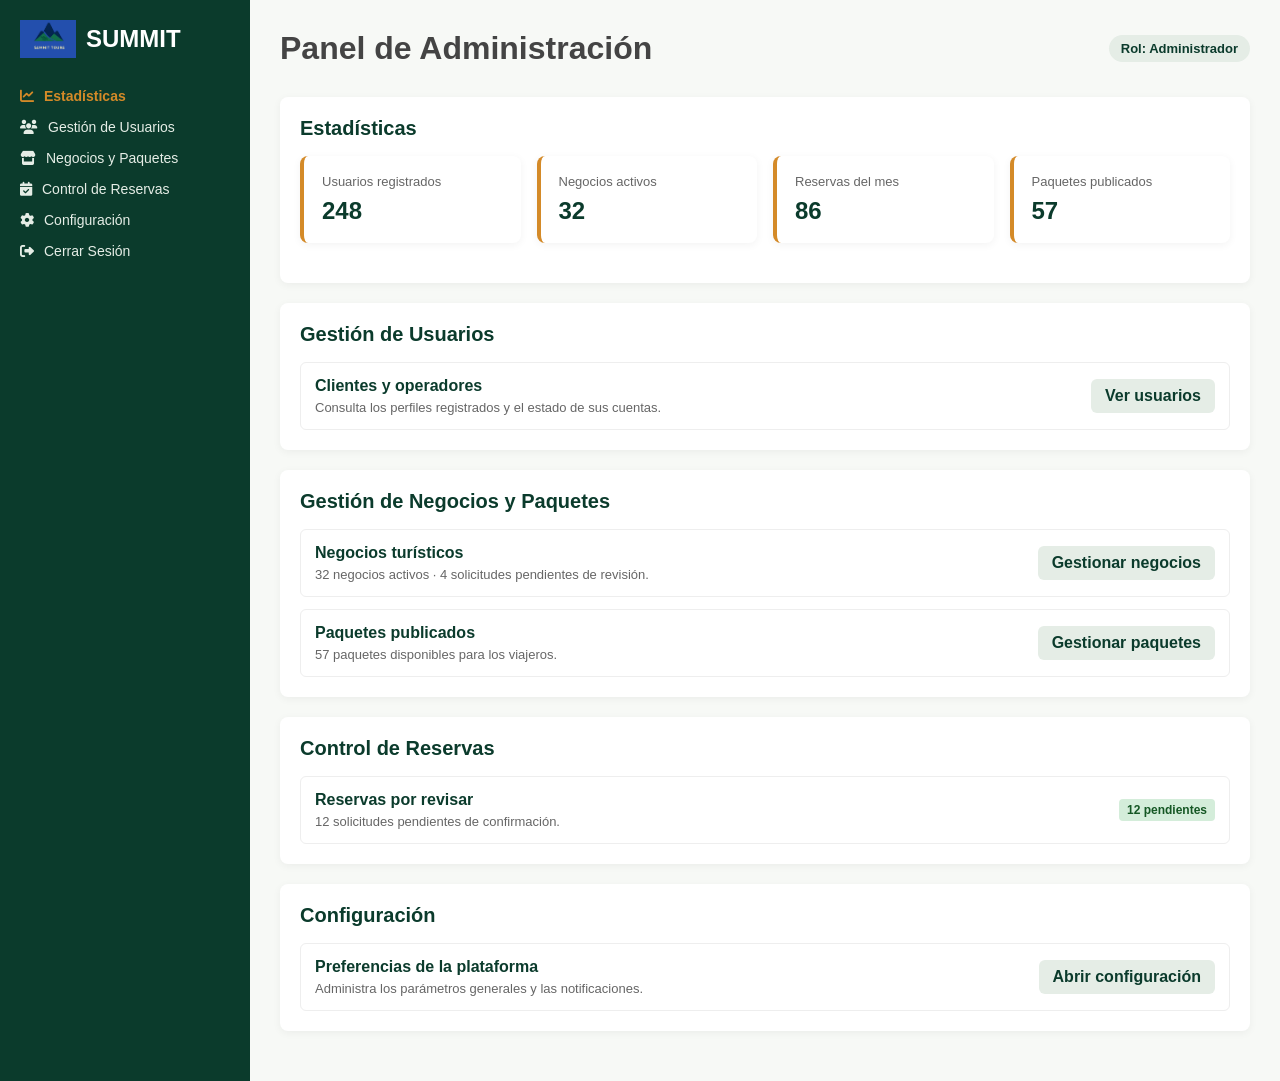
==== dashboard-admin.html @ eace32b7 "Segunda Version 4/10/26 10:10, posible finalizacion del proceso por el dia de hoy, agrege banner, ca" ====
<!DOCTYPE html>
<html lang="es">
<head>
  <meta charset="UTF-8">
  <meta name="viewport" content="width=device-width, initial-scale=1.0">
  <title>Summit - Panel de Administración</title>
  <link rel="stylesheet" href="css/style.css">
  <link rel="stylesheet" href="https://cdnjs.cloudflare.com/ajax/libs/font-awesome/6.4.0/css/all.min.css">
</head>
<body>
  <div class="dashboard-layout">
    <aside class="sidebar">
      <div class="sidebar-logo">
        <a class="sidebar-brand" href="index.html">
          <img src="images/logoSUMMIT.PNG" alt="Logo SUMMIT" class="header-logo-img">
          <span>SUMMIT</span>
        </a>
      </div>
      <ul class="sidebar-menu">
        <li class="active"><a href="#estadisticas"><i class="fa-solid fa-chart-line"></i> Estadísticas</a></li>
        <li><a href="#usuarios"><i class="fa-solid fa-users"></i> Gestión de Usuarios</a></li>
        <li><a href="#negocios"><i class="fa-solid fa-store"></i> Negocios y Paquetes</a></li>
        <li><a href="#reservas"><i class="fa-solid fa-calendar-check"></i> Control de Reservas</a></li>
        <li><a href="#configuracion"><i class="fa-solid fa-gear"></i> Configuración</a></li>
        <li><a href="index.html"><i class="fa-solid fa-right-from-bracket"></i> Cerrar Sesión</a></li>
      </ul>
    </aside>

    <main class="dashboard-main">
      <header class="dashboard-header">
        <h1>Panel de Administración</h1>
        <span class="user-role-badge">Rol: Administrador</span>
      </header>

      <section class="dashboard-section" id="estadisticas">
        <h2>Estadísticas</h2>
        <div class="dashboard-grid">
          <article class="dashboard-stat">
            <span>Usuarios registrados</span>
            <strong>248</strong>
          </article>
          <article class="dashboard-stat">
            <span>Negocios activos</span>
            <strong>32</strong>
          </article>
          <article class="dashboard-stat">
            <span>Reservas del mes</span>
            <strong>86</strong>
          </article>
          <article class="dashboard-stat">
            <span>Paquetes publicados</span>
            <strong>57</strong>
          </article>
        </div>
      </section>

      <section class="dashboard-section" id="usuarios">
        <h2>Gestión de Usuarios</h2>
        <div class="dashboard-list">
          <article class="dashboard-item">
            <div>
              <h3>Clientes y operadores</h3>
              <p>Consulta los perfiles registrados y el estado de sus cuentas.</p>
            </div>
            <a class="btn2 btn-secondary" href="#usuarios">Ver usuarios</a>
          </article>
        </div>
      </section>

      <section class="dashboard-section" id="negocios">
        <h2>Gestión de Negocios y Paquetes</h2>
        <div class="dashboard-list">
          <article class="dashboard-item">
            <div>
              <h3>Negocios turísticos</h3>
              <p>32 negocios activos · 4 solicitudes pendientes de revisión.</p>
            </div>
            <a class="btn2 btn-secondary" href="#negocios">Gestionar negocios</a>
          </article>
          <article class="dashboard-item">
            <div>
              <h3>Paquetes publicados</h3>
              <p>57 paquetes disponibles para los viajeros.</p>
            </div>
            <a class="btn2 btn-secondary" href="#negocios">Gestionar paquetes</a>
          </article>
        </div>
      </section>

      <section class="dashboard-section" id="reservas">
        <h2>Control de Reservas</h2>
        <div class="dashboard-list">
          <article class="dashboard-item">
            <div>
              <h3>Reservas por revisar</h3>
              <p>12 solicitudes pendientes de confirmación.</p>
            </div>
            <span class="status-badge status-confirmed">12 pendientes</span>
          </article>
        </div>
      </section>

      <section class="dashboard-section" id="configuracion">
        <h2>Configuración</h2>
        <div class="dashboard-list">
          <article class="dashboard-item">
            <div>
              <h3>Preferencias de la plataforma</h3>
              <p>Administra los parámetros generales y las notificaciones.</p>
            </div>
            <a class="btn2 btn-secondary" href="#configuracion">Abrir configuración</a>
          </article>
        </div>
      </section>
    </main>
  </div>
</body>
</html>
---- css/style.css ----
/* Reseteo básico y tipografía */
* {
  margin: 0;
  padding: 0;
  box-sizing: border-box;
  font-family: Arial, Helvetica, sans-serif;
}

body {
  background-color: #f7f9f6;
  color: #444444;
}

/* Variables de color */
:root {
  --primary-color: #0b3b2c;
  --secondary-color: #d48a28;
  --bg-light: #e5ede6;
  --bg-white: #ffffff;
  --text-dark: #0b3b2c;
  --text-muted: #666666;
  --badge-blue: #1a62af;
}

/* ==========================================
   ESTILOS PARA HERO BANNER - SUMMIT
   ========================================== */

.hero-banner {
  position: relative;
  width: 100%;
  min-height: 85vh; /* Ocupa el 85% de la altura de la pantalla */
  display: flex;
  align-items: center;
  justify-content: center;
  /* Imagen de fondo de aventura/naturaleza con respaldo de color */
  background: url('https://images.unsplash.com/photo-1464822759023-fed622ff2c3b?auto=format&fit=crop&w=1920&q=80') no-repeat center center/cover;
  text-align: center;
  color: #ffffff;
  padding: 0 20px;
  box-sizing: border-box;
}

/* Oscurecimiento para mejorar la lectura del texto */
.hero-overlay {
  position: absolute;
  top: 0;
  left: 0;
  width: 100%;
  height: 100%;
  background: rgba(0, 0, 0, 0.55);
  z-index: 1;
}

/* Contenido sobrepuesto */
.hero-content {
  position: relative;
  z-index: 2;
  max-width: 800px;
  animation: fadeInUp 1s ease-out;
}

.hero-title {
  font-size: 2.8rem;
  font-weight: 700;
  margin-bottom: 20px;
  line-height: 1.2;
  text-shadow: 2px 2px 4px rgba(0, 0, 0, 0.6);
}

.hero-subtitle {
  font-size: 1.25rem;
  margin-bottom: 30px;
  font-weight: 300;
  line-height: 1.5;
  color: #f0f0f0;
}

/* Botones de Acción */
.hero-buttons {
  display: flex;
  gap: 15px;
  justify-content: center;
  flex-wrap: wrap;
}

.btn1,
.btn2 {
  padding: 12px 28px;
  font-size: 1rem;
  font-weight: 600;
  border-radius: 6px;
  text-decoration: none;
  transition: all 0.3s ease;
  display: inline-block;
}

.btn1.btn-primary {
  background-color: #2e7d32; /* Verde agroturismo/naturaleza */
  color: #ffffff;
  border: 2px solid #2e7d32;
}

.btn1.btn-primary:hover {
  background-color: #1b5e20;
  border-color: #1b5e20;
  transform: translateY(-2px);
}

.btn1.btn-secondary {
  background-color: transparent;
  color: #ffffff;
  border: 2px solid #ffffff;
}

.btn1.btn-secondary:hover {
  background-color: #ffffff;
  color: #1b5e20;
  transform: translateY(-2px);
}

/* Animación de entrada suave */
@keyframes fadeInUp {
  from {
    opacity: 0;
    transform: translateY(30px);
  }
  to {
    opacity: 1;
    transform: translateY(0);
  }
}

/* Ajuste Adaptable para Pantallas Móviles */
@media (max-width: 768px) {
  .hero-banner {
    min-height: 70vh;
  }
  
  .hero-title {
    font-size: 2rem;
  }
  
  .hero-subtitle {
    font-size: 1rem;
  }
  
  .hero-buttons {
    flex-direction: column;
    align-items: center;
  }

  .hero-buttons .btn1 {
    width: 80%;
  }
}

/* Header & Navegación */
.main-header {
  background-color: var(--bg-white);
  min-height: 80px;
  display: flex;
  align-items: center;
  justify-content: space-between;
  gap: 20px;
  padding: 15px 50px;
  position: sticky;
  top: 0;
  z-index: 100;
  box-shadow: 0 2px 10px rgba(0, 0, 0, 0.04);
}

.buttons .button {
  display:flex;
  align-items:center;
  height: 100%;
  color: #fff;
  padding: 5px 10px;
  background: linear-gradient(90deg, #0b3b2c, #198d1f);
  border-radius: 30px;
  font-size: 17px;
  font-weight: 400;
  text-decoration: none;
}

.logo {
  display: flex;
  align-items: center;
  gap: 10px;
  flex-shrink: 0;
}

.header-logo-img {
  width: auto;
  max-width: 56px;
  max-height: 40px;
  object-fit: contain;
  flex-shrink: 0;
}

.logo-text {
  display: flex;
  flex-direction: column;
}

.logo-title {
  font-size: 20px;
  font-weight: bold;
  color: var(--primary-color);
  line-height: 1;
}

.logo-subtitle {
  font-size: 11px;
  font-weight: bold;
  color: var(--primary-color);
  letter-spacing: 1px;
}

.main-nav {
  flex: 1;
  display: flex;
  justify-content: center;
}

.main-nav ul {
  display: flex;
  align-items: center;
  justify-content: center;
  list-style: none;
  gap: 20px;
  flex-wrap: wrap;
}

.main-nav a {
  text-decoration: none;
  color: #444444;
  font-size: 14px;
  font-weight: bold;
  transition: color 0.2s ease;
}

.main-nav a:hover,
.main-nav a:focus {
  color: var(--primary-color);
}

.main-nav a.active {
  color: var(--primary-color);
  background: var(--secondary-color);
  font-weight: bold;
}

.header-action {
  display: flex;
  align-items: center;
  justify-content: center;
  flex-shrink: 0;
}

/* Botones genéricos */
.btn3 {
  text-decoration: none;
  display: inline-block;
  font-weight: bold;
  border-radius: 6px;
  font-size: 12px;
  text-align: center;
}

.btn2.btn-primary,
.btn3.btn-primary {
  background-color: var(--primary-color);
  color: #ffffff;
  padding: 12px 18px;
  transition: opacity 0.2s ease, transform 0.2s ease;
}

.btn2.btn-primary:hover,
.btn2.btn-primary:focus,
.btn3.btn-primary:hover,
.btn3.btn-primary:focus {
  opacity: 0.95;
  transform: translateY(-1px);
}

.btn2.btn-rounded {
  border-radius: 25px;
  padding: 14px 28px;
  font-size: 13px;
}

.btn2.btn-secondary {
  background-color: var(--bg-light);
  color: var(--primary-color);
  padding: 8px 14px;
  border-radius: 6px;
}

/* Hero Section */
.hero-section {
  padding: 40px 50px 0 50px;
}

.hero-container {
  display: flex;
  align-items: flex-start;
  gap: 40px;
}

.hero-text {
  flex: 1;
}

.hero-text h1 {
  font-size: 48px;
  color: var(--primary-color);
  line-height: 1.1;
  margin: 20px 0;
}

.hero-text h1 .highlight {
  color: var(--secondary-color);
}

.hero-text p {
  font-size: 18px;
  color: var(--text-muted);
  margin-bottom: 30px;
}

.hero-image {
  flex: 1;
  height: 300px;
  background-color: #2b5d44;
  border-radius: 15px;
  overflow: hidden;
}

.hero-image img {
  width: 100%;
  height: 100%;
  object-fit: cover;
  display: block;
}

/* Badges */
.badge {
  display: inline-block;
  padding: 5px 12px;
  border-radius: 15px;
  font-size: 11px;
  font-weight: bold;
  color: #ffffff;
}

.badge-light {
  background-color: var(--bg-light);
  color: var(--primary-color);
  border-radius: 20px;
  padding: 6px 12px;
  font-size: 12px;
}

.badge-nature { background-color: var(--primary-color); }
.badge-adventure { background-color: var(--secondary-color); }
.badge-heritage { background-color: var(--badge-blue); }

/* Buscador */
.search-section {
  padding: 48px 50px 20px;
  background: linear-gradient(180deg, var(--bg-light), #f7f9f6);
}

.search-heading {
  max-width: 700px;
  margin: 0 auto 22px;
  text-align: center;
}

.search-eyebrow {
  display: inline-block;
  margin-bottom: 8px;
  color: #9a6417;
  font-size: 11px;
  font-weight: bold;
  letter-spacing: 1.5px;
}

.search-heading h2 {
  margin-bottom: 8px;
  color: var(--primary-color);
  font-size: 28px;
}

.search-heading p {
  color: var(--text-muted);
  font-size: 15px;
}

.search-bar {
  max-width: 1000px;
  margin: 0 auto;
  background-color: var(--bg-white);
  display: flex;
  align-items: center;
  border: 1px solid rgba(11, 59, 44, 0.08);
  border-radius: 14px;
  box-shadow: 0 12px 30px rgba(11, 59, 44, 0.1);
  padding: 14px 18px;
}

.search-item {
  flex: 1;
  min-width: 0;
  padding: 8px 20px;
  display: flex;
  flex-direction: column;
}

.search-item + .search-item {
  border-left: 1px solid #e5ede6;
}

.search-label {
  margin-bottom: 8px;
  color: var(--primary-color);
  font-size: 13px;
  font-weight: bold;
}

.search-input {
  width: 100%;
  min-height: 42px;
  padding: 9px 12px;
  border: 1px solid #dce5dd;
  border-radius: 7px;
  background-color: #f9fbf9;
  color: var(--text-dark);
  font-size: 14px;
  transition: border-color 0.2s ease, box-shadow 0.2s ease;
}

.search-input::placeholder {
  color: #888888;
}

.search-input:focus {
  outline: none;
  border-color: var(--secondary-color);
  box-shadow: 0 0 0 3px rgba(212, 138, 40, 0.16);
}

.search-button-wrapper {
  padding-left: 10px;
}

@media (max-width: 700px) {
  .search-section {
    padding: 36px 20px 16px;
  }

  .search-heading h2 {
    font-size: 24px;
  }

  .search-bar {
    flex-direction: column;
    align-items: stretch;
    padding: 10px 16px;
  }

  .search-item {
    padding: 12px 4px;
  }

  .search-item + .search-item {
    border-left: 0;
    border-top: 1px solid #e5ede6;
  }
}

@media (max-width: 980px) {
  .main-header {
    flex-wrap: wrap;
    justify-content: center;
    padding: 20px 30px;
  }

  .main-nav {
    width: 100%;
  }

  .header-action {
    width: 100%;
  }
}

@media (max-width: 560px) {
  .main-header {
    padding: 18px 20px;
  }

  .logo {
    justify-content: center;
    width: 100%;
  }

  .main-nav ul {
    gap: 10px 14px;
  }

  .main-nav a {
    font-size: 12px;
  }
}

/* Destinos Destacados */
.destinations-section {
  padding: 40px 50px;
}

.section-title {
  text-align: center;
  font-size: 28px;
  color: var(--primary-color);
  margin-bottom: 30px;
}

.cards-grid {
  display: flex;
  gap: 20px;
}

.card {
  flex: 1;
  background-color: var(--bg-white);
  border-radius: 12px;
}

.card-media {
  position: relative;
  border-radius: 12px 12px 0 0;
}

.card-image img {
  width: 100%;
  height: 180px;
  object-fit: cover;
  display: block;
}

.card-slider {
  display: flex;
  width: 100%;
  height: 200px;
  overflow-x: auto;
  scroll-snap-type: x mandatory;
  scroll-behavior: smooth;
  scrollbar-width: none;
  -ms-overflow-style: none;
  border-radius: 12px 12px 0 0;
}

.card-slider::-webkit-scrollbar {
  display: none;
}

.card-slider img {
  flex: 0 0 100%;
  width: 100%;
  height: 200px;
  object-fit: cover;
  scroll-snap-align: start;
}

.slider-btn {
  position: absolute;
  top: 50%;
  z-index: 1;
  display: grid;
  width: 32px;
  height: 32px;
  place-items: center;
  padding: 0;
  border: 0;
  border-radius: 50%;
  background-color: rgba(11, 59, 44, 0.82);
  color: #ffffff;
  font-size: 24px;
  line-height: 1;
  cursor: pointer;
  transform: translateY(-50%);
  transition: background-color 0.2s ease, opacity 0.2s ease;
}

.slider-btn:hover,
.slider-btn:focus-visible {
  background-color: var(--secondary-color);
  outline: 2px solid #ffffff;
  outline-offset: 2px;
}

.slider-btn:disabled {
  opacity: 0.45;
  cursor: default;
}

.slider-btn.prev {
  left: 10px;
}

.slider-btn.next {
  right: 10px;
}

.card-body {
  padding: 20px;
}

.card-body h3 {
  font-size: 20px;
  color: var(--primary-color);
  margin: 15px 0 10px 0;
}

.card-body p {
  font-size: 14px;
  color: var(--text-muted);
  margin-bottom: 20px;
}

/* Footer */
.main-footer {
  background-color: var(--primary-color);
  color: #ffffff;
  padding: 30px 50px 20px 50px;
}

.footer-content {
  display: flex;
  justify-content: space-between;
  gap: 20px;
  margin-bottom: 20px;
}

.footer-content h3 {
  margin-bottom: 10px;
  font-size: 16px;
}

.footer-content p {
  font-size: 14px;
  margin-bottom: 5px;
}

.footer-content i {
  margin-right: 8px;
}

.footer-divider {
  border: 0;
  border-top: 1px solid rgba(255, 255, 255, 0.2);
  margin: 20px 0;
}

.footer-copyright {
  text-align: center;
  font-size: 12px;
}

/* Estilos para Formularios de Autenticación */
.auth-body {
  background-color: var(--primary-color);
  display: flex;
  justify-content: center;
  align-items: center;
  min-height: 100vh;
  padding: 20px;
}

.auth-card {
  background-color: #ffffff;
  padding: 40px;
  border-radius: 12px;
  width: 100%;
  max-width: 420px;
  box-shadow: 0 8px 24px rgba(0,0,0,0.2);
  text-align: center;
}

.auth-card h2 {
  color: var(--primary-color);
  margin-bottom: 5px;
}

.auth-logo {
  justify-content: center;
  margin: 0 auto 20px;
}

.auth-card h3 {
  color: var(--text-dark);
  margin-bottom: 20px;
}

.auth-desc {
  font-size: 13px;
  color: var(--text-muted);
  margin-bottom: 20px;
}

.form-group {
  text-align: left;
  margin-bottom: 15px;
}

.form-group label {
  display: block;
  font-size: 13px;
  font-weight: bold;
  margin-bottom: 5px;
  color: var(--text-dark);
}

.form-group input,
.form-group select {
  width: 100%;
  padding: 10px 12px;
  border: 1px solid #cccccc;
  border-radius: 6px;
  font-size: 14px;
  background-color: #ffffff;
}

.form-group input:focus,
.form-group select:focus {
  outline: none;
  border-color: var(--primary-color);
}

.error-msg {
  color: #d9534f;
  font-size: 12px;
  display: block;
  margin-top: 3px;
}

.btn3.btn-full {
  width: 100%;
  padding: 12px;
  margin-top: 10px;
  cursor: pointer;
  border: none;
}

.auth-links {
  text-align: right;
  margin-bottom: 15px;
}

.auth-links a, .auth-footer a {
  color: var(--primary-color);
  font-size: 13px;
  text-decoration: none;
  font-weight: bold;
}

.auth-footer {
  margin-top: 20px;
  font-size: 13px;
  color: var(--text-muted);
}

/* Dashboard Layout */
.dashboard-layout {
  display: flex;
  min-height: 100vh;
}

.sidebar {
  width: 250px;
  background-color: var(--primary-color);
  color: #ffffff;
  padding: 20px;
}

.sidebar-logo h2 {
  color: #ffffff;
  margin-bottom: 30px;
}

.sidebar-brand {
  display: flex;
  align-items: center;
  gap: 10px;
  color: #ffffff;
  text-decoration: none;
  font-size: 24px;
  font-weight: bold;
  margin-bottom: 30px;
}

.sidebar-menu {
  list-style: none;
}

.sidebar-menu li {
  margin-bottom: 15px;
}

.sidebar-menu a {
  color: #e5ede6;
  text-decoration: none;
  display: flex;
  align-items: center;
  gap: 10px;
  font-size: 14px;
}

.sidebar-menu li.active a, .sidebar-menu a:hover {
  color: var(--secondary-color);
  font-weight: bold;
}

.dashboard-main {
  flex: 1;
  background-color: #f7f9f6;
  padding: 30px;
}

.dashboard-header {
  display: flex;
  justify-content: space-between;
  align-items: center;
  margin-bottom: 30px;
}

.user-role-badge {
  background-color: var(--bg-light);
  color: var(--primary-color);
  padding: 6px 12px;
  border-radius: 15px;
  font-size: 13px;
  font-weight: bold;
}

.profile-card, .reservations-section {
  background-color: #ffffff;
  padding: 20px;
  border-radius: 8px;
  margin-bottom: 20px;
  box-shadow: 0 2px 8px rgba(0,0,0,0.05);
}

.profile-info p {
  margin: 10px 0;
  font-size: 14px;
}

.reservation-card {
  border: 1px solid #eeeeee;
  padding: 15px;
  border-radius: 6px;
  margin-top: 10px;
}

.status-badge {
  display: inline-block;
  padding: 4px 8px;
  border-radius: 4px;
  font-size: 12px;
  font-weight: bold;
}

.status-confirmed {
  background-color: #d4edda;
  color: #155724;
}

.registerFieldset {
  border: 1px solid #cccccc;
  padding: 15px;
  border-radius: 6px;
  margin-bottom: 20px;
}

.input-error {
  border-color: #d9534f !important;
}

.dashboard-section {
  background-color: #ffffff;
  padding: 20px;
  border-radius: 8px;
  margin-bottom: 20px;
  box-shadow: 0 2px 8px rgba(0,0,0,0.05);
}

.dashboard-section h2 {
  color: var(--primary-color);
  font-size: 20px;
  margin-bottom: 16px;
}

.dashboard-grid {
  display: grid;
  grid-template-columns: repeat(auto-fit, minmax(180px, 1fr));
  gap: 16px;
  margin-bottom: 20px;
}

.dashboard-stat {
  background-color: var(--bg-white);
  border-left: 4px solid var(--secondary-color);
  border-radius: 8px;
  padding: 18px;
  box-shadow: 0 2px 8px rgba(0,0,0,0.05);
}

.dashboard-stat span {
  display: block;
  color: var(--text-muted);
  font-size: 13px;
  margin-bottom: 8px;
}

.dashboard-stat strong {
  color: var(--primary-color);
  font-size: 24px;
}

.dashboard-list {
  display: grid;
  gap: 12px;
}

.dashboard-item {
  display: flex;
  justify-content: space-between;
  align-items: center;
  gap: 16px;
  border: 1px solid #eeeeee;
  border-radius: 6px;
  padding: 14px;
}

.dashboard-item h3 {
  color: var(--primary-color);
  font-size: 16px;
  margin-bottom: 5px;
}

.dashboard-item p {
  color: var(--text-muted);
  font-size: 13px;
}

.dashboard-main .btn2 {
  white-space: nowrap;
}

@media (max-width: 700px) {
  .dashboard-layout {
    display: block;
  }

  .sidebar {
    width: 100%;
  }

  .sidebar-logo h2 {
    margin-bottom: 18px;
  }

  .sidebar-menu {
    display: flex;
    flex-wrap: wrap;
    gap: 12px 18px;
  }

  .sidebar-menu li {
    margin-bottom: 0;
  }

  .dashboard-main {
    padding: 20px;
  }

  .dashboard-header,
  .dashboard-item {
    align-items: flex-start;
    flex-direction: column;
  }
}
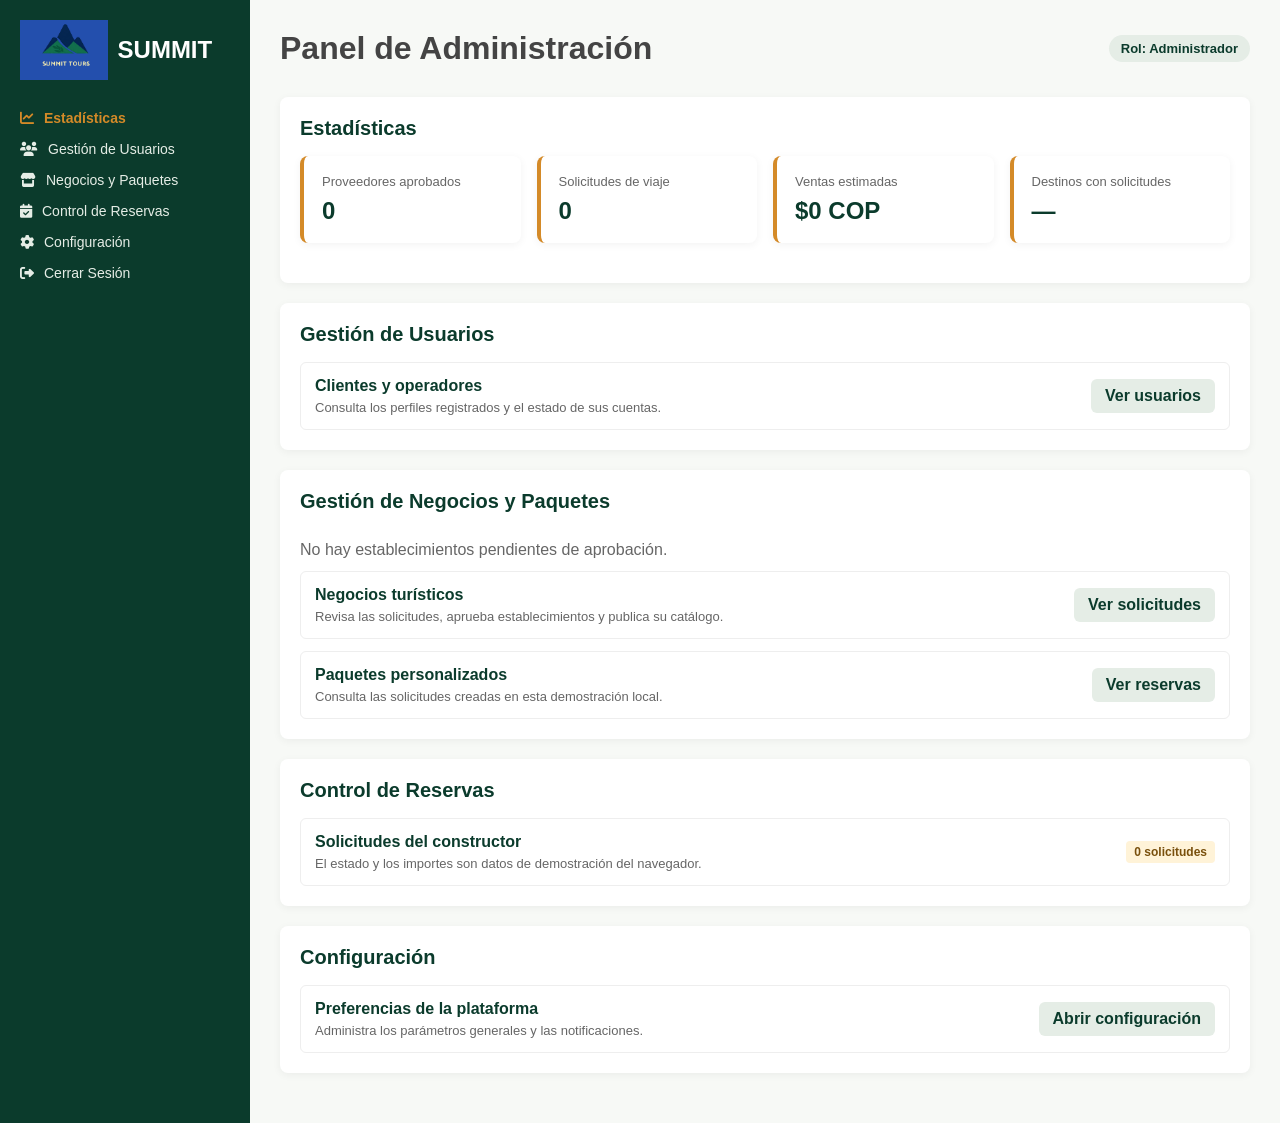
==== commit e4ebe4d3: "Cambio dia 11/11, para mejoras en formacion dia 12/11" ====
--- a/dashboard-admin.html
+++ b/dashboard-admin.html
@@ -36,20 +36,20 @@
         <h2>Estadísticas</h2>
         <div class="dashboard-grid">
           <article class="dashboard-stat">
-            <span>Usuarios registrados</span>
-            <strong>248</strong>
+            <span>Proveedores aprobados</span>
+            <strong id="approvedProviderCount">0</strong>
           </article>
           <article class="dashboard-stat">
-            <span>Negocios activos</span>
-            <strong>32</strong>
+            <span>Solicitudes de viaje</span>
+            <strong id="customPackageCount">0</strong>
           </article>
           <article class="dashboard-stat">
-            <span>Reservas del mes</span>
-            <strong>86</strong>
+            <span>Ventas estimadas</span>
+            <strong id="estimatedSales">$0 COP</strong>
           </article>
           <article class="dashboard-stat">
-            <span>Paquetes publicados</span>
-            <strong>57</strong>
+            <span>Destinos con solicitudes</span>
+            <strong id="popularDestination">—</strong>
           </article>
         </div>
       </section>
@@ -69,20 +69,21 @@
 
       <section class="dashboard-section" id="negocios">
         <h2>Gestión de Negocios y Paquetes</h2>
+        <div class="dashboard-list" id="providerApprovalList" aria-live="polite"></div>
         <div class="dashboard-list">
           <article class="dashboard-item">
             <div>
               <h3>Negocios turísticos</h3>
-              <p>32 negocios activos · 4 solicitudes pendientes de revisión.</p>
+              <p>Revisa las solicitudes, aprueba establecimientos y publica su catálogo.</p>
             </div>
-            <a class="btn2 btn-secondary" href="#negocios">Gestionar negocios</a>
+            <a class="btn2 btn-secondary" href="#negocios">Ver solicitudes</a>
           </article>
           <article class="dashboard-item">
             <div>
-              <h3>Paquetes publicados</h3>
-              <p>57 paquetes disponibles para los viajeros.</p>
+              <h3>Paquetes personalizados</h3>
+              <p>Consulta las solicitudes creadas en esta demostración local.</p>
             </div>
-            <a class="btn2 btn-secondary" href="#negocios">Gestionar paquetes</a>
+            <a class="btn2 btn-secondary" href="#reservas">Ver reservas</a>
           </article>
         </div>
       </section>
@@ -92,10 +93,10 @@
         <div class="dashboard-list">
           <article class="dashboard-item">
             <div>
-              <h3>Reservas por revisar</h3>
-              <p>12 solicitudes pendientes de confirmación.</p>
+              <h3>Solicitudes del constructor</h3>
+              <p>El estado y los importes son datos de demostración del navegador.</p>
             </div>
-            <span class="status-badge status-confirmed">12 pendientes</span>
+            <span class="status-badge status-pending" id="reservationStatus">0 solicitudes</span>
           </article>
         </div>
       </section>
@@ -114,5 +115,7 @@
       </section>
     </main>
   </div>
+  <script src="js/summit-storage.js" defer></script>
+  <script src="js/dashboard-admin.js" defer></script>
 </body>
 </html>
--- a/css/style.css
+++ b/css/style.css
@@ -171,16 +171,20 @@
 }
 
 .buttons .button {
-  display:flex;
+  display: flex;
   align-items:center;
-  height: 100%;
-  color: #fff;
-  padding: 5px 10px;
-  background: linear-gradient(90deg, #0b3b2c, #198d1f);
-  border-radius: 30px;
-  font-size: 17px;
-  font-weight: 400;
+  justify-content: center;
+  min-height: 40px;
+  color: var(--primary-color);
+  padding: 9px 13px;
+  border: 1px solid transparent;
+  border-radius: 6px;
+  background: transparent;
+  font-size: 13px;
+  font-weight: 700;
+  letter-spacing: 0.35px;
   text-decoration: none;
+  transition: color 0.2s ease, background-color 0.2s ease, border-color 0.2s ease, box-shadow 0.2s ease;
 }
 
 .logo {
@@ -192,8 +196,8 @@
 
 .header-logo-img {
   width: auto;
-  max-width: 56px;
-  max-height: 40px;
+  max-width: 200px;
+  max-height: 60px;
   object-fit: contain;
   flex-shrink: 0;
 }
@@ -228,27 +232,36 @@
   align-items: center;
   justify-content: center;
   list-style: none;
-  gap: 20px;
+  gap: 6px;
   flex-wrap: wrap;
 }
 
 .main-nav a {
   text-decoration: none;
-  color: #444444;
-  font-size: 14px;
-  font-weight: bold;
-  transition: color 0.2s ease;
+  color: var(--primary-color);
+  font-size: 13px;
+  font-weight: 700;
 }
 
 .main-nav a:hover,
 .main-nav a:focus {
   color: var(--primary-color);
+  background-color: var(--bg-light);
+  border-color: #d4e0d6;
+  outline: none;
 }
 
 .main-nav a.active {
-  color: var(--primary-color);
-  background: var(--secondary-color);
-  font-weight: bold;
+  color: var(--bg-white);
+  background: var(--primary-color);
+  border-color: var(--primary-color);
+}
+
+.main-nav a.active:hover,
+.main-nav a.active:focus {
+  color: var(--bg-white);
+  background: #164d3a;
+  border-color: #164d3a;
 }
 
 .header-action {
@@ -256,6 +269,21 @@
   align-items: center;
   justify-content: center;
   flex-shrink: 0;
+}
+
+.header-action .button {
+  color: var(--bg-white);
+  border-color: var(--primary-color);
+  background: var(--primary-color);
+}
+
+.header-action .button:hover,
+.header-action .button:focus {
+  color: var(--primary-color);
+  border-color: var(--primary-color);
+  background: var(--bg-white);
+  box-shadow: 0 3px 10px rgba(11, 59, 44, 0.12);
+  outline: none;
 }
 
 /* Botones genéricos */
@@ -404,6 +432,7 @@
   background-color: var(--bg-white);
   display: flex;
   align-items: center;
+  gap: 12px;
   border: 1px solid rgba(11, 59, 44, 0.08);
   border-radius: 14px;
   box-shadow: 0 12px 30px rgba(11, 59, 44, 0.1);
@@ -412,7 +441,7 @@
 
 .search-item {
   flex: 1;
-  min-width: 0;
+  min-width: 180px;
   padding: 8px 20px;
   display: flex;
   flex-direction: column;
@@ -441,6 +470,28 @@
   transition: border-color 0.2s ease, box-shadow 0.2s ease;
 }
 
+.search-submit {
+  min-height: 46px;
+  flex: 0 0 auto;
+  padding: 0 22px;
+  border: 1px solid var(--primary-color);
+  border-radius: 7px;
+  background: var(--primary-color);
+  color: var(--bg-white);
+  font-size: 14px;
+  font-weight: 700;
+  cursor: pointer;
+  transition: background-color 0.2s ease, border-color 0.2s ease, box-shadow 0.2s ease;
+}
+
+.search-submit:hover,
+.search-submit:focus-visible {
+  border-color: #164d3a;
+  background: #164d3a;
+  box-shadow: 0 3px 10px rgba(11, 59, 44, 0.18);
+  outline: none;
+}
+
 .search-input::placeholder {
   color: #888888;
 }
@@ -471,12 +522,616 @@
   }
 
   .search-item {
+    width: 100%;
+    min-width: 0;
     padding: 12px 4px;
   }
 
   .search-item + .search-item {
     border-left: 0;
     border-top: 1px solid #e5ede6;
+  }
+
+  .search-submit {
+    width: 100%;
+    margin: 6px 4px 4px;
+  }
+}
+
+/* Registro de cliente */
+.auth-card-wide {
+  max-width: 760px;
+}
+
+.form-grid {
+  display: grid;
+  grid-template-columns: repeat(2, minmax(0, 1fr));
+  column-gap: 18px;
+}
+
+#errorFechaNacimiento:not(:empty) {
+  margin-top: 7px;
+  padding: 8px 10px;
+  border-left: 3px solid #d9534f;
+  border-radius: 4px;
+  background: #fff1f0;
+  color: #a52822;
+  font-weight: 600;
+}
+
+/* Modal de reserva */
+.reserve-button {
+  border: 0;
+  cursor: pointer;
+  font-family: inherit;
+}
+
+.reservation-modal {
+  width: min(620px, calc(100% - 28px));
+  max-height: min(90vh, 760px);
+  margin: auto;
+  padding: 28px;
+  overflow-y: auto;
+  border: 0;
+  border-radius: 14px;
+  color: var(--text-dark);
+  background: var(--bg-white);
+  box-shadow: 0 18px 60px rgba(0, 0, 0, 0.28);
+}
+
+.reservation-modal::backdrop {
+  background: rgba(5, 26, 19, 0.72);
+  backdrop-filter: blur(3px);
+}
+
+.reservation-modal-header {
+  display: flex;
+  align-items: flex-start;
+  justify-content: space-between;
+  gap: 16px;
+  margin-bottom: 20px;
+}
+
+.reservation-modal-header h2,
+.reservation-confirmation h3 {
+  margin: 4px 0 8px;
+  color: var(--primary-color);
+}
+
+.reservation-modal-header p,
+.reservation-eyebrow,
+.reservation-notice {
+  color: var(--text-muted);
+}
+
+.reservation-eyebrow {
+  font-size: 11px;
+  font-weight: 700;
+  letter-spacing: 1px;
+}
+
+.modal-close {
+  width: 36px;
+  height: 36px;
+  flex: 0 0 auto;
+  border: 0;
+  border-radius: 50%;
+  background: var(--bg-light);
+  color: var(--primary-color);
+  cursor: pointer;
+  font-size: 25px;
+  line-height: 1;
+}
+
+.traveller-fieldset {
+  margin: 4px 0 16px;
+  padding: 16px;
+  border: 1px solid #d9e2dc;
+  border-radius: 8px;
+}
+
+.traveller-fieldset legend {
+  padding: 0 7px;
+  color: var(--primary-color);
+  font-size: 14px;
+  font-weight: 700;
+}
+
+.traveller-grid {
+  display: grid;
+  grid-template-columns: repeat(3, minmax(0, 1fr));
+  gap: 12px;
+}
+
+.traveller-grid .form-group {
+  margin-bottom: 0;
+}
+
+.reservation-total {
+  display: flex;
+  align-items: center;
+  justify-content: space-between;
+  gap: 12px;
+  margin: 16px 0;
+  padding: 15px;
+  border-radius: 8px;
+  background: var(--bg-light);
+}
+
+.reservation-total strong {
+  color: var(--primary-color);
+  font-size: 20px;
+}
+
+.reservation-notice {
+  margin: -5px 0 12px;
+  font-size: 12px;
+}
+
+.reservation-submit {
+  width: 100%;
+  border: 0;
+  cursor: pointer;
+}
+
+.reservation-confirmation {
+  text-align: center;
+}
+
+.confirmation-icon {
+  display: grid;
+  width: 54px;
+  height: 54px;
+  margin: 0 auto 12px;
+  place-items: center;
+  border-radius: 50%;
+  background: var(--bg-light);
+  color: var(--primary-color);
+  font-size: 30px;
+  font-weight: 700;
+}
+
+.reservation-ticket {
+  margin: 18px 0;
+  padding: 16px;
+  border: 1px dashed var(--secondary-color);
+  border-radius: 8px;
+  background: #fffaf2;
+  color: var(--text-dark);
+  font-size: 14px;
+  line-height: 1.8;
+  text-align: left;
+  white-space: pre-line;
+}
+
+.reservation-confirmation .btn2 {
+  margin: 4px;
+}
+
+.reservation-amount {
+  color: var(--primary-color);
+  white-space: nowrap;
+}
+
+.dashboard-empty {
+  padding: 12px 0;
+  color: var(--text-muted);
+}
+
+/* Constructor del paquete y panel de proveedores */
+.builder-brand {
+  margin: 0;
+  color: var(--primary-color);
+}
+
+.builder-page {
+  max-width: 1180px;
+  margin: 0 auto;
+  padding: 48px 24px 64px;
+}
+
+.builder-heading {
+  max-width: 760px;
+  margin: 0 auto 34px;
+  text-align: center;
+}
+
+.builder-heading h1 {
+  margin: 8px 0;
+  color: var(--primary-color);
+  font-size: clamp(28px, 4vw, 40px);
+}
+
+.builder-heading > p:last-child,
+.builder-help,
+.builder-disclaimer {
+  color: var(--text-muted);
+  line-height: 1.6;
+}
+
+.builder-eyebrow,
+.builder-step {
+  color: #966018;
+  font-size: 11px;
+  font-weight: 700;
+  letter-spacing: 1.1px;
+}
+
+.builder-layout {
+  display: grid;
+  grid-template-columns: minmax(0, 1fr) 320px;
+  align-items: start;
+  gap: 24px;
+}
+
+.builder-form {
+  display: grid;
+  gap: 18px;
+}
+
+.builder-section,
+.builder-summary,
+.provider-panel {
+  padding: 24px;
+  border: 1px solid #e1e8e3;
+  border-radius: 12px;
+  background: #ffffff;
+  box-shadow: 0 5px 18px rgba(11, 59, 44, 0.045);
+}
+
+.builder-section h2,
+.builder-summary h2,
+.provider-panel h2 {
+  margin: 6px 0 14px;
+  color: var(--primary-color);
+  font-size: 21px;
+}
+
+.builder-section .form-grid {
+  row-gap: 4px;
+}
+
+.builder-section .form-group {
+  margin: 0 0 12px;
+}
+
+.builder-section input,
+.builder-section select,
+.provider-panel input,
+.provider-panel select,
+.provider-panel textarea {
+  width: 100%;
+  min-height: 42px;
+  padding: 10px 12px;
+  border: 1px solid #cbd6ce;
+  border-radius: 6px;
+  background: #ffffff;
+  color: var(--text-dark);
+  font: inherit;
+}
+
+.builder-section input:focus,
+.builder-section select:focus,
+.provider-panel input:focus,
+.provider-panel select:focus,
+.provider-panel textarea:focus {
+  border-color: var(--primary-color);
+  outline: 3px solid rgba(11, 59, 44, 0.12);
+}
+
+.builder-options {
+  display: grid;
+  gap: 10px;
+  margin-top: 16px;
+}
+
+.builder-option {
+  display: flex;
+  align-items: flex-start;
+  gap: 12px;
+  padding: 13px;
+  border: 1px solid #e1e8e3;
+  border-radius: 8px;
+  cursor: pointer;
+}
+
+.builder-option:has(input:checked) {
+  border-color: var(--primary-color);
+  background: #f3f8f4;
+}
+
+.builder-option input {
+  width: auto;
+  min-height: auto;
+  margin-top: 3px;
+  accent-color: var(--primary-color);
+}
+
+.builder-option-image {
+  width: 76px;
+  height: 58px;
+  flex: 0 0 auto;
+  border-radius: 6px;
+  object-fit: cover;
+}
+
+.builder-option-copy {
+  display: grid;
+  gap: 4px;
+}
+
+.builder-option-copy strong {
+  color: var(--primary-color);
+}
+
+.builder-option-copy small {
+  color: var(--text-muted);
+}
+
+.builder-summary {
+  position: sticky;
+  top: 24px;
+}
+
+.summary-details {
+  display: grid;
+  gap: 12px;
+  padding: 8px 0 18px;
+}
+
+.summary-details p {
+  display: flex;
+  justify-content: space-between;
+  gap: 12px;
+  color: var(--text-muted);
+  font-size: 13px;
+  line-height: 1.4;
+}
+
+.summary-details strong {
+  color: var(--text-dark);
+  white-space: nowrap;
+}
+
+.summary-total {
+  display: grid;
+  gap: 6px;
+  padding-top: 16px;
+  border-top: 1px solid #e1e8e3;
+  color: var(--text-muted);
+}
+
+.summary-total strong {
+  color: var(--primary-color);
+  font-size: 24px;
+}
+
+.builder-disclaimer,
+.provider-help {
+  margin-top: 14px;
+  font-size: 12px;
+}
+
+.builder-callout {
+  display: flex;
+  align-items: center;
+  justify-content: space-between;
+  gap: 20px;
+  margin: 32px 0 8px;
+  padding: 24px;
+  border-radius: 12px;
+  background: var(--bg-light);
+}
+
+.builder-callout h2 {
+  margin-bottom: 6px;
+  color: var(--primary-color);
+  font-size: 20px;
+}
+
+.builder-callout p {
+  color: var(--text-muted);
+}
+
+.builder-message:not(:empty) {
+  padding: 12px;
+  border-radius: 6px;
+  background: #fff3f0;
+  color: #9c2f24;
+}
+
+.builder-submit {
+  width: 100%;
+  border: 0;
+  cursor: pointer;
+}
+
+.provider-page {
+  max-width: 1180px;
+  margin: 0 auto;
+  padding: 34px 24px 60px;
+}
+
+.provider-page .dashboard-header {
+  margin-bottom: 24px;
+}
+
+.provider-grid {
+  display: grid;
+  grid-template-columns: repeat(2, minmax(0, 1fr));
+  align-items: start;
+  gap: 18px;
+}
+
+.provider-panel {
+  margin-bottom: 18px;
+}
+
+.provider-panel-full {
+  grid-column: 1 / -1;
+}
+
+.provider-panel form {
+  display: grid;
+  gap: 12px;
+}
+
+.provider-panel label {
+  display: grid;
+  gap: 6px;
+  color: var(--text-dark);
+  font-size: 13px;
+  font-weight: 700;
+}
+
+.provider-panel label.provider-checkbox {
+  display: flex;
+  align-items: center;
+  gap: 9px;
+}
+
+.provider-checkbox input {
+  width: auto;
+  min-height: 0;
+  accent-color: var(--primary-color);
+}
+
+.provider-panel textarea {
+  min-height: 90px;
+  resize: vertical;
+}
+
+.provider-panel .btn2 {
+  width: fit-content;
+  border: 0;
+  cursor: pointer;
+}
+
+.provider-site-select {
+  max-width: 100%;
+}
+
+.provider-table-wrap {
+  overflow-x: auto;
+}
+
+.provider-table {
+  width: 100%;
+  border-collapse: collapse;
+  text-align: left;
+}
+
+.provider-table th,
+.provider-table td {
+  padding: 12px;
+  border-bottom: 1px solid #e1e8e3;
+  vertical-align: top;
+}
+
+.provider-table th {
+  color: var(--primary-color);
+  font-size: 12px;
+}
+
+.provider-table td {
+  font-size: 13px;
+}
+
+.admin-provider-actions {
+  display: flex;
+  align-items: center;
+  gap: 8px;
+}
+
+.provider-table .btn2 {
+  padding: 8px 12px;
+  font-size: 12px;
+}
+
+.provider-feedback {
+  min-height: 20px;
+  color: var(--primary-color);
+  font-size: 13px;
+}
+
+.status-badge.status-pending {
+  background: #fff3d8;
+  color: #79500d;
+}
+
+.status-badge.status-rejected {
+  background: #fde9e7;
+  color: #9c2f24;
+}
+
+@media (max-width: 800px) {
+  .builder-layout {
+    grid-template-columns: 1fr;
+  }
+
+  .builder-summary {
+    position: static;
+    grid-row: 1;
+  }
+}
+
+@media (max-width: 700px) {
+  .builder-callout {
+    align-items: flex-start;
+    flex-direction: column;
+  }
+
+  .provider-grid {
+    grid-template-columns: 1fr;
+  }
+
+  .provider-panel-full {
+    grid-column: auto;
+  }
+
+  .provider-page {
+    padding: 24px 16px 40px;
+  }
+}
+
+@media (max-width: 560px) {
+  .builder-page {
+    padding: 32px 16px 44px;
+  }
+
+  .builder-section,
+  .builder-summary,
+  .provider-panel {
+    padding: 18px;
+  }
+
+  .builder-option-image {
+    width: 58px;
+    height: 52px;
+  }
+
+  .builder-section .form-grid {
+    grid-template-columns: 1fr;
+  }
+}
+
+@media (max-width: 600px) {
+  .auth-card-wide {
+    padding: 24px 18px;
+  }
+
+  .form-grid,
+  .traveller-grid {
+    grid-template-columns: 1fr;
+    gap: 0;
+  }
+
+  .reservation-modal {
+    padding: 20px;
+  }
+
+  .reservation-total strong {
+    font-size: 17px;
   }
 }
 
@@ -723,6 +1378,14 @@
   color: var(--text-dark);
 }
 
+.form-hint {
+  display: block;
+  margin-top: 5px;
+  color: var(--text-muted);
+  font-size: 12px;
+  line-height: 1.4;
+}
+
 .form-group input,
 .form-group select {
   width: 100%;
